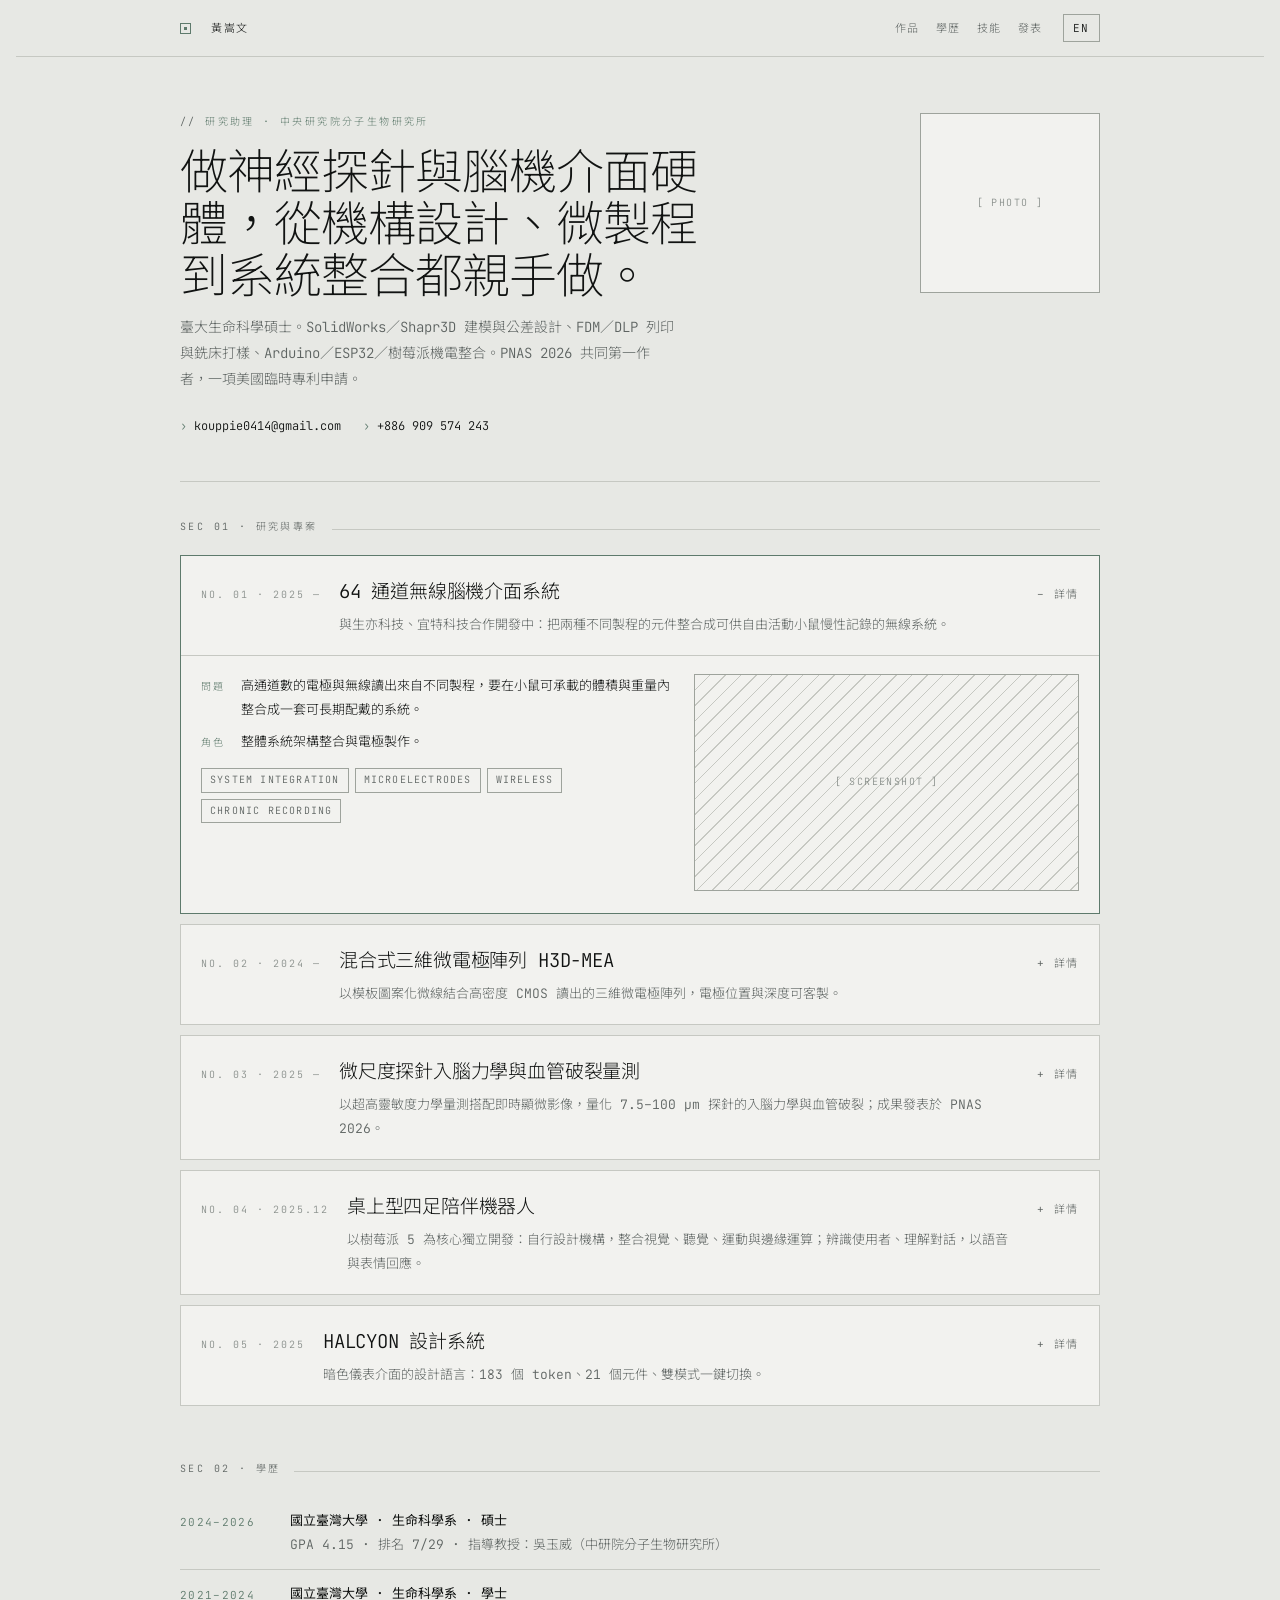
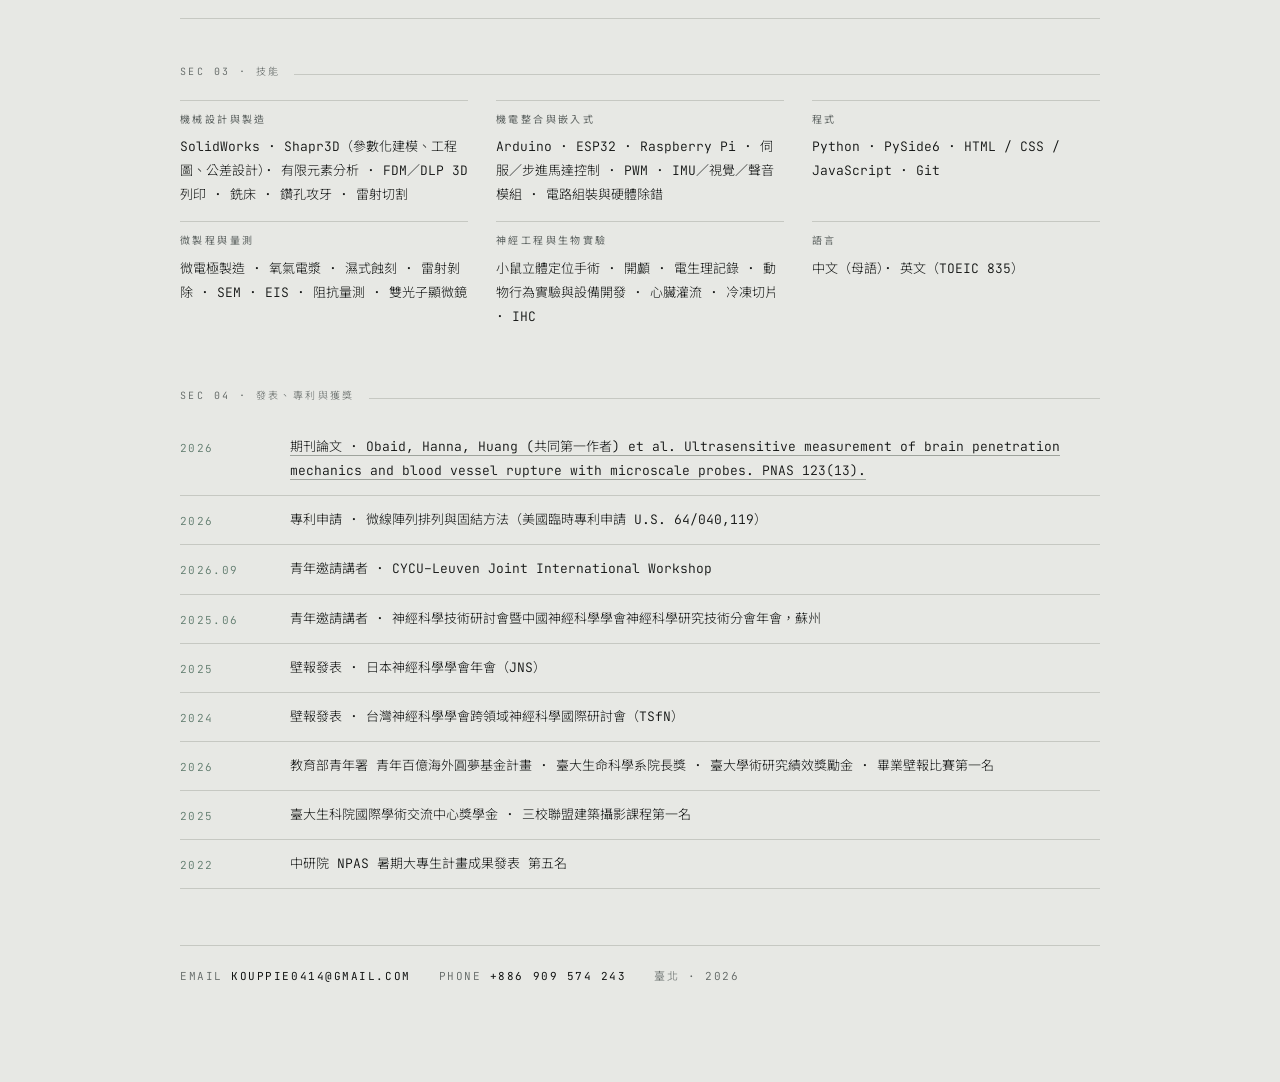
==== index.html @ 3ee94047 "Add resume site" ====
<!doctype html>
<html lang="zh-Hant">
<head>
<meta charset="utf-8">
<meta name="viewport" content="width=device-width, initial-scale=1, viewport-fit=cover">
<title>黃嵩文 · Resume</title>
<link rel="stylesheet" href="https://fonts.googleapis.com/css2?family=JetBrains+Mono:wght@200;300;400&family=Noto+Sans+TC:wght@300;400&display=swap">
<style>
/* ============================================================
   HALCYON · resume (lean)
   Layout: one column, max 920px. Sections separated by hairlines.
   One amber signal (dark) / sage (light). Everything square. No shadows.
   Edit content in the DATA block at the bottom; edit look here.
   ============================================================ */
:root{
  color-scheme:dark;
  --bg:#0D0F10; --plate:#101315; --line:#23282B; --strong:#31383C;
  --fg:#E9E7E2; --dim:#8C8F8C; --faint:#5A5E5D;
  --signal:#E3A72C; --signal-deep:#2A1F0C;
  --mono:"JetBrains Mono","Noto Sans TC",ui-monospace,Menlo,monospace;
  --max:920px;
}
@media (prefers-color-scheme: light){ :root:not([data-theme="dark"]){
  color-scheme:light;
  --bg:#E7E8E4; --plate:#F2F2EF; --line:#C6C8C2; --strong:#9EA39C;
  --fg:#111312; --dim:#5E6462; --faint:#8A908C;
  --signal:#5E7A6C; --signal-deep:#DDE4DF;
}}
:root[data-theme="light"]{
  color-scheme:light;
  --bg:#E7E8E4; --plate:#F2F2EF; --line:#C6C8C2; --strong:#9EA39C;
  --fg:#111312; --dim:#5E6462; --faint:#8A908C;
  --signal:#5E7A6C; --signal-deep:#DDE4DF;
}
*{box-sizing:border-box}
body{margin:0;background:var(--bg);color:var(--fg);font-family:var(--mono);font-weight:300;font-size:14px;line-height:1.85;
  padding-left:max(16px,env(safe-area-inset-left,0px));padding-right:max(16px,env(safe-area-inset-right,0px));padding-block:0 96px}
body::before{content:"";position:fixed;inset:0 0 auto;height:env(safe-area-inset-top,0px);z-index:10;background:var(--bg)}
a{color:inherit;text-decoration:none;border-bottom:1px solid var(--strong)}
a:hover{color:var(--signal);border-color:var(--signal)}
button{font:inherit;cursor:pointer;color:inherit;background:none;border:0;padding:0}
.wrap{max-width:var(--max);margin:0 auto}
.label{font-size:10px;letter-spacing:.24em;text-transform:uppercase;color:var(--dim)}
.sig{color:var(--signal)}

/* top bar */
.top{position:sticky;top:env(safe-area-inset-top,0px);z-index:9;background:var(--bg);border-bottom:1px solid var(--line)}
.top .wrap{display:flex;align-items:center;gap:20px;padding-block:14px;font-size:11px;letter-spacing:.14em;text-transform:uppercase}
.mark{width:11px;height:11px;border:1px solid var(--signal);position:relative;flex:none}
.mark::after{content:"";position:absolute;inset:3px;background:var(--signal)}
.top nav{display:flex;gap:16px;margin-left:auto;color:var(--dim)}
.top nav a{border:0}
.lang{border:1px solid var(--strong);padding:3px 9px;letter-spacing:.14em;font-size:11px}
.lang:hover{border-color:var(--signal);color:var(--signal)}
@media (max-width:640px){.top nav{display:none}}

/* hero */
.hero{display:grid;grid-template-columns:1fr 180px;gap:32px;align-items:start;padding-block:56px 44px;border-bottom:1px solid var(--line)}
.hero h1{font-size:clamp(30px,5vw,48px);font-weight:200;letter-spacing:-.02em;line-height:1.08;margin:14px 0 14px;text-wrap:balance}
.hero p{margin:0 0 22px;color:var(--dim);max-width:62ch}
.links{display:flex;flex-wrap:wrap;gap:8px 22px;font-size:12px}
.links a{border:0}
.links a::before{content:"› ";color:var(--signal)}
.photo{position:relative;width:100%;max-width:180px;aspect-ratio:1/1;border:1px solid var(--strong);background:var(--plate);overflow:hidden;display:grid;place-items:center;font-size:10px;letter-spacing:.14em;color:var(--faint)}
.photo img{width:100%;height:100%;object-fit:cover;filter:saturate(.75)}
.photo i{position:absolute;width:9px;height:9px;border:1px solid var(--signal)}
.photo i:nth-child(1){top:-5px;left:-5px;border-right:0;border-bottom:0}
.photo i:nth-child(2){top:-5px;right:-5px;border-left:0;border-bottom:0}
.photo i:nth-child(3){bottom:-5px;left:-5px;border-right:0;border-top:0}
.photo i:nth-child(4){bottom:-5px;right:-5px;border-left:0;border-top:0}
@media (max-width:640px){.hero{grid-template-columns:1fr}.photo{max-width:120px}}

/* sections */
section{padding-block:36px 8px}
.sec{display:flex;align-items:baseline;gap:14px;margin-bottom:18px}
.sec::after{content:"";flex:1;height:1px;background:var(--line)}

/* work */
.work{border:1px solid var(--line);background:var(--plate);margin-bottom:10px;min-width:0}
.work summary{list-style:none;cursor:pointer;display:grid;grid-template-columns:auto 1fr auto;gap:4px 18px;align-items:baseline;padding:18px 20px}
.work summary::-webkit-details-marker{display:none}
.work summary .no{font-size:10px;letter-spacing:.2em;color:var(--faint)}
.work summary h3{margin:0;font-size:19px;font-weight:300;letter-spacing:-.01em}
.work summary .sum{grid-column:2;margin:0;color:var(--dim);font-size:13px}
.work summary .tog{font-size:11px;letter-spacing:.14em;color:var(--dim);text-transform:uppercase;grid-row:1;grid-column:3}
.work summary .tog::before{content:"+ "}
.work[open]{border-color:var(--signal)}
.work[open] summary .tog::before{content:"– "}
.work:hover summary .tog{color:var(--signal)}
.work .body{display:grid;grid-template-columns:1.1fr .9fr;gap:22px;padding:4px 20px 22px;border-top:1px solid var(--line);margin-top:0}
.work .body dl{margin:14px 0 0;display:grid;grid-template-columns:auto 1fr;gap:8px 16px;font-size:13px}
.work .body dt{color:var(--signal);letter-spacing:.2em;font-size:10px;text-transform:uppercase;padding-top:4px}
.work .body dd{margin:0}
.work .body ul{margin:0;padding-left:1.1em}
.tags{display:flex;flex-wrap:wrap;gap:6px;margin-top:14px}
.tag{font-size:10px;letter-spacing:.12em;border:1px solid var(--strong);padding:2px 8px;color:var(--dim);text-transform:uppercase}
.shot{margin-top:14px;display:grid;gap:10px}
.shot img{width:100%;border:1px solid var(--strong);filter:saturate(.8)}
.shot .ph{aspect-ratio:16/9;border:1px solid var(--strong);background:repeating-linear-gradient(135deg,transparent 0 10px,var(--line) 10px 11px);display:grid;place-items:center;font-size:10px;letter-spacing:.14em;color:var(--faint)}
@media (max-width:640px){.work .body{grid-template-columns:1fr}.work summary{grid-template-columns:1fr auto}.work summary .no,.work summary h3,.work summary .sum{grid-column:1}.work summary .tog{grid-column:2}}

/* education / publications: rows */
.row{display:grid;grid-template-columns:96px 1fr;gap:14px;padding:12px 0;border-bottom:1px solid var(--line);font-size:13px}
.row .yr{color:var(--signal);letter-spacing:.12em;font-size:11px;padding-top:3px;font-variant-numeric:tabular-nums}
.row b{font-weight:400;display:block}
.row span{color:var(--dim)}

/* skills */
.skills{display:grid;grid-template-columns:repeat(3,1fr);gap:0 28px}
.skills div{padding:10px 0 14px;border-top:1px solid var(--line)}
.skills h4{margin:0 0 6px;font-weight:400}
.skills p{margin:0;font-size:13px;color:var(--fg)}
@media (max-width:640px){.skills{grid-template-columns:1fr}}

/* footer */
footer{margin-top:48px;padding-top:20px;border-top:1px solid var(--line);display:flex;flex-wrap:wrap;gap:10px 28px;font-size:11px;letter-spacing:.14em;text-transform:uppercase;color:var(--dim)}
footer b{font-weight:400;color:var(--fg)}
:focus-visible{outline:1px solid var(--signal);outline-offset:3px}
@media (prefers-reduced-motion:reduce){*{transition:none!important}}
</style>
</head>
<body>

<div class="top"><div class="wrap">
  <span class="mark"></span><span id="brand"></span>
  <nav id="nav"></nav>
  <button class="lang" id="langbtn" type="button">EN</button>
</div></div>

<main class="wrap">
  <header class="hero" id="hero"></header>
  <section id="work"></section>
  <section id="edu"></section>
  <section id="skills"></section>
  <section id="pub"></section>
  <footer id="foot"></footer>
</main>
<noscript><p style="padding:24px">This page needs JavaScript to render its content.</p></noscript>

<script>
/* ============================================================
   DATA — the only block you need to edit for content.
   Every text field is {zh:"…", en:"…"}. Leave en empty to reuse zh.
   Photo / screenshots: a filename next to this file, a URL, or a data: URI.
   Empty string = show a placeholder slot.
   ============================================================ */
const DATA = {
  name: { zh: "黃嵩文", en: "Song-Wen Huang" },
  role: { zh: "研究助理 · 中央研究院分子生物研究所", en: "Research Assistant · IMB, Academia Sinica" },
  headline: { zh: "做神經探針與腦機介面硬體，從機構設計、微製程到系統整合都親手做。",
              en: "Neural probes and brain–computer interface hardware, built end to end: mechanical design, microfabrication, system integration." },
  intro: { zh: "臺大生命科學碩士。SolidWorks／Shapr3D 建模與公差設計、FDM／DLP 列印與銑床打樣、Arduino／ESP32／樹莓派機電整合。PNAS 2026 共同第一作者，一項美國臨時專利申請。",
           en: "M.S. in Life Science, NTU. SolidWorks/Shapr3D modeling and tolerancing, FDM/DLP printing and milling, Arduino/ESP32/Raspberry Pi mechatronics. Co-first author in PNAS 2026; one U.S. provisional patent application." },
  photo: "",                                            // 例："photo.jpg"
  location: { zh: "臺北", en: "Taipei" },
  links: [                                              // 顯示在 hero 與 footer
    { label: "Email",  text: "kouppie0414@gmail.com", href: "mailto:kouppie0414@gmail.com" },
    { label: "Phone",  text: "+886 909 574 243",      href: "tel:+886909574243" },
    // { label: "GitHub", text: "github.com/…", href: "https://github.com/…" },   // 有連結再打開
  ],

  work: [
    {
      year: "2025 —",
      title: { zh: "64 通道無線腦機介面系統", en: "64-Channel Wireless Brain–Computer Interface" },
      summary: { zh: "與生亦科技、宜特科技合作開發中：把兩種不同製程的元件整合成可供自由活動小鼠慢性記錄的無線系統。",
                 en: "Ongoing collaboration with BioPro Scientific and iST: integrating two fabrication processes into one wireless system for chronic recording in freely moving mice." },
      problem: { zh: "高通道數的電極與無線讀出來自不同製程，要在小鼠可承載的體積與重量內整合成一套可長期配戴的系統。",
                 en: "High-channel-count electrodes and wireless readout come from different fabrication processes; they must fit a size and weight a mouse can carry for weeks." },
      role:    { zh: "整體系統架構整合與電極製作。", en: "Overall system architecture integration and electrode fabrication." },
      method:  { zh: [], en: [] },
      result:  { zh: "", en: "" },
      tags: ["System integration", "Microelectrodes", "Wireless", "Chronic recording"],
      links: [], shots: [""], open: true
    },
    {
      year: "2024 —",
      title: { zh: "混合式三維微電極陣列 H3D-MEA", en: "Hybrid 3D Microelectrode Array (H3D-MEA)" },
      summary: { zh: "以模板圖案化微線結合高密度 CMOS 讀出的三維微電極陣列，電極位置與深度可客製。",
                 en: "A 3D microelectrode array combining template-patterned microwires with high-density CMOS readout; electrode position and depth are customizable." },
      problem: { zh: "平面 CMOS 陣列密度高但只能記錄表層；要把微線依預設高度差排列並固結，才能同時取得深度與密度。",
                 en: "Planar CMOS arrays are dense but surface-bound; microwires must be arranged and fixed at preset height offsets to get depth and density at once." },
      role:    { zh: "由國科會大專生研究計畫與學士論文延伸，碩士論文主題。", en: "Extended from an NSTC undergraduate project and B.S. thesis into the master's thesis." },
      method:  { zh: ["模板圖案化微線，驗證能依預設高度差排列", "植入小鼠初級運動皮質（M1）記錄局部場電位", "以尖峰排序辨識單一神經元活動"],
                 en: ["Template-patterned microwires, verified to align at preset height offsets", "Implanted in mouse M1 to record local field potentials", "Single units identified by spike sorting"] },
      result:  { zh: "微線陣列排列與固結方法已提出美國臨時專利申請（U.S. 64/040,119）。",
                 en: "The microwire arrangement and fixation method is filed as U.S. provisional patent application 64/040,119." },
      tags: ["Microfabrication", "CMOS", "Electrophysiology", "Patent"],
      links: [], shots: [""], open: false
    },
    {
      year: "2025 —",
      title: { zh: "微尺度探針入腦力學與血管破裂量測", en: "Brain Penetration Mechanics of Microscale Probes" },
      summary: { zh: "以超高靈敏度力學量測搭配即時顯微影像，量化 7.5–100 µm 探針的入腦力學與血管破裂；成果發表於 PNAS 2026。",
                 en: "Ultra-sensitive force measurement with real-time microscopy to quantify insertion mechanics and vessel rupture for 7.5–100 µm probes; published in PNAS 2026." },
      problem: { zh: "微尺度探針如何穿過腦膜與血管，過去幾乎沒有定量資料，無法在探針尺寸、剛性與組織損傷之間取捨。",
                 en: "How microscale probes pass the pia and vessels was barely quantified, so probe size, stiffness and tissue damage could not be traded off." },
      role:    { zh: "共同第一作者；與史丹佛大學團隊合作。", en: "Co-first author; collaboration with Stanford University." },
      method:  { zh: [], en: [] },
      result:  { zh: "小於約 25 µm 的探針可推開血管而不撕裂，植入時無可見出血。",
                 en: "Probes below ~25 µm displace vessels instead of tearing them, inserting without visible bleeding." },
      tags: ["Mechanics", "Two-photon imaging", "PNAS 2026"],
      links: [ { text: "PNAS", href: "https://doi.org/10.1073/pnas.2529147123" } ],
      shots: [], open: false
    },
    {
      year: "2025.12",
      title: { zh: "桌上型四足陪伴機器人", en: "Desktop Quadruped Companion Robot" },
      summary: { zh: "以樹莓派 5 為核心獨立開發：自行設計機構，整合視覺、聽覺、運動與邊緣運算；辨識使用者、理解對話，以語音與表情回應。",
                 en: "Built solo on a Raspberry Pi 5: own mechanical design, integrating vision, audio, locomotion and on-device computing; recognises users, understands conversation, answers with voice and expressions." },
      problem: { zh: "語言模型隔一段時間就分不出「使用者給的」和「自己生成的」，記憶會互相汙染。",
                 en: "Over time an LLM cannot tell what the user said from what it generated; memories contaminate each other." },
      role:    { zh: "獨立設計與開發：機構、電控、系統架構、記憶流程、網頁主控台。", en: "Solo design and build: mechanics, electronics, architecture, memory pipeline, web console." },
      method:  { zh: ["來源在寫入當下由程式判定，不交給模型事後猜", "兩個軸（流向、類型）加連結來組織記憶", "矛盾不覆蓋，排程成一個要問你的問題"],
                 en: ["Provenance is set by code at write time, never guessed later", "Memories organised on two axes plus links", "Contradictions are never overwritten; they become scheduled questions"] },
      result:  { zh: "每條記憶可追溯、信心可驗證；透過網頁主控台即時監看與操作。",
                 en: "Every memory is traceable and its confidence verifiable; monitored and driven in real time from a web dashboard." },
      tags: ["Raspberry Pi 5", "Mechanical design", "Servo control", "Python", "LLM", "Face / Voice ID"],
      links: [ { text: "GitHub", href: "" } ],          // href 空＝不顯示
      shots: [""],                                      // 例：["sw01-console.png"]
      open: false
    },
    {
      year: "2025",
      title: { zh: "HALCYON 設計系統", en: "HALCYON Design System" },
      summary: { zh: "暗色儀表介面的設計語言：183 個 token、21 個元件、雙模式一鍵切換。",
                 en: "A design language for dark instrument UIs: 183 tokens, 21 components, one-attribute mode switch." },
      problem: { zh: "", en: "" }, role: { zh: "", en: "" }, method: { zh: [], en: [] }, result: { zh: "", en: "" },
      tags: ["Design tokens", "React", "CSS"], links: [], shots: [], open: false
    }
  ],

  education: [
    { year: "2024–2026", school: { zh: "國立臺灣大學 · 生命科學系", en: "National Taiwan University · Life Science" }, degree: { zh: "碩士", en: "M.S." }, note: { zh: "GPA 4.15 · 排名 7/29 · 指導教授：吳玉威（中研院分子生物研究所）", en: "GPA 4.15 · Rank 7/29 · Advisor: Prof. Yu-Wei Wu (IMB, Academia Sinica)" } },
    { year: "2021–2024", school: { zh: "國立臺灣大學 · 生命科學系", en: "National Taiwan University · Life Science" }, degree: { zh: "學士", en: "B.S." }, note: { zh: "", en: "" } },
  ],

  skills: [
    { group: { zh: "機械設計與製造", en: "Mechanical design & fabrication" },
      items: { zh: "SolidWorks · Shapr3D（參數化建模、工程圖、公差設計）· 有限元素分析 · FDM／DLP 3D 列印 · 銑床 · 鑽孔攻牙 · 雷射切割",
               en: "SolidWorks · Shapr3D (parametric modeling, drawings, tolerancing) · FEA · FDM/DLP 3D printing · milling · drilling & tapping · laser cutting" } },
    { group: { zh: "機電整合與嵌入式", en: "Mechatronics & embedded" },
      items: { zh: "Arduino · ESP32 · Raspberry Pi · 伺服／步進馬達控制 · PWM · IMU／視覺／聲音模組 · 電路組裝與硬體除錯",
               en: "Arduino · ESP32 · Raspberry Pi · servo/stepper control · PWM · IMU/vision/audio modules · circuit assembly & hardware debugging" } },
    { group: { zh: "程式", en: "Code" },
      items: "Python · PySide6 · HTML / CSS / JavaScript · Git" },
    { group: { zh: "微製程與量測", en: "Microfabrication & characterization" },
      items: { zh: "微電極製造 · 氧氣電漿 · 濕式蝕刻 · 雷射剝除 · SEM · EIS · 阻抗量測 · 雙光子顯微鏡",
               en: "Microelectrode fabrication · oxygen plasma · wet etching · laser ablation · SEM · EIS · impedance testing · two-photon microscopy" } },
    { group: { zh: "神經工程與生物實驗", en: "Neuroengineering & biology" },
      items: { zh: "小鼠立體定位手術 · 開顱 · 電生理記錄 · 動物行為實驗與設備開發 · 心臟灌流 · 冷凍切片 · IHC",
               en: "Stereotaxic surgery · craniotomy · electrophysiology · behavioral experiments & apparatus · cardiac perfusion · cryosectioning · IHC" } },
    { group: { zh: "語言", en: "Languages" }, items: { zh: "中文（母語）· 英文（TOEIC 835）", en: "Mandarin (native) · English (TOEIC 835)" } },
  ],

  publications: [
    { year: "2026", text: { zh: "期刊論文 · Obaid, Hanna, Huang (共同第一作者) et al. Ultrasensitive measurement of brain penetration mechanics and blood vessel rupture with microscale probes. PNAS 123(13).",
                            en: "Journal article · Obaid, Hanna, Huang (co-first author) et al. Ultrasensitive measurement of brain penetration mechanics and blood vessel rupture with microscale probes. PNAS 123(13)." },
      href: "https://doi.org/10.1073/pnas.2529147123" },
    { year: "2026", text: { zh: "專利申請 · 微線陣列排列與固結方法（美國臨時專利申請 U.S. 64/040,119）",
                            en: "Patent · Methods for Producing Patterned Microwire Arrays and Uses Thereof (U.S. Provisional Application No. 64/040,119)" }, href: "" },
    { year: "2026.09", text: { zh: "青年邀請講者 · CYCU–Leuven Joint International Workshop", en: "Invited young speaker · CYCU–Leuven Joint International Workshop" }, href: "" },
    { year: "2025.06", text: { zh: "青年邀請講者 · 神經科學技術研討會暨中國神經科學學會神經科學研究技術分會年會，蘇州", en: "Invited young speaker · Neuroscience Technology Symposium, Chinese Neuroscience Society, Suzhou" }, href: "" },
    { year: "2025", text: { zh: "壁報發表 · 日本神經科學學會年會（JNS）", en: "Poster · Japan Neuroscience Society Annual Meeting (JNS)" }, href: "" },
    { year: "2024", text: { zh: "壁報發表 · 台灣神經科學學會跨領域神經科學國際研討會（TSfN）", en: "Poster · TSfN Interdisciplinary Neuroscience International Conference" }, href: "" },
    { year: "2026", text: { zh: "教育部青年署 青年百億海外圓夢基金計畫 · 臺大生命科學系院長獎 · 臺大學術研究績效獎勵金 · 畢業壁報比賽第一名",
                            en: "Taiwan Global Pathfinders Initiative (Youth Development Administration, MOE) · NTU Life Science Dean's Award · NTU Academic Research Excellence Award · Graduation Poster Competition, 1st place" }, href: "" },
    { year: "2025", text: { zh: "臺大生科院國際學術交流中心獎學金 · 三校聯盟建築攝影課程第一名",
                            en: "NTU College of Life Science International Academic Exchange Scholarship · Tri-University Alliance Architectural Photography Course, 1st place" }, href: "" },
    { year: "2022", text: { zh: "中研院 NPAS 暑期大專生計畫成果發表 第五名", en: "Academia Sinica NPAS Summer Undergraduate Research Program, 5th place" }, href: "" },
  ],

  ui: {
    nav:  [ { id: "work", zh: "作品", en: "Work" }, { id: "edu", zh: "學歷", en: "Education" }, { id: "skills", zh: "技能", en: "Skills" }, { id: "pub", zh: "發表", en: "Publications" } ],
    sec:  { work: { zh: "研究與專案", en: "Research & projects" }, edu: { zh: "學歷", en: "Education" }, skills: { zh: "技能", en: "Skills" }, pub: { zh: "發表、專利與獲獎", en: "Publications, patents & awards" } },
    dl:   { problem: { zh: "問題", en: "Problem" }, role: { zh: "角色", en: "Role" }, method: { zh: "做法", en: "Method" }, result: { zh: "成果", en: "Result" } },
    tog:  { zh: "詳情", en: "Details" }, photo: "[ PHOTO ]", shot: "[ SCREENSHOT ]"
  }
};

/* ============================================================ render ============================================================ */
(function(){
  let lang = "zh";
  try { lang = localStorage.getItem("lang") || "zh"; } catch(e){}
  const t = v => (v == null) ? "" : (typeof v === "string" ? v : (v[lang] || v.zh || ""));
  const esc = s => String(s).replace(/[&<>"]/g, c => ({"&":"&amp;","<":"&lt;",">":"&gt;",'"':"&quot;"}[c]));
  const img = (src, ph) => src ? `<img src="${esc(src)}" alt="">` : `<div class="ph">${ph}</div>`;
  const $ = id => document.getElementById(id);

  function render(){
    const d = DATA, u = d.ui;
    document.documentElement.lang = lang === "en" ? "en" : "zh-Hant";
    $("brand").textContent = t(d.name);
    $("langbtn").textContent = lang === "en" ? "中" : "EN";
    $("nav").innerHTML = u.nav.map(n => `<a href="#${n.id}">${esc(t(n))}</a>`).join("");

    $("hero").innerHTML = `
      <div>
        <div class="label">// <span class="sig">${esc(t(d.role))}</span></div>
        <h1>${esc(t(d.headline))}</h1>
        <p>${esc(t(d.intro))}</p>
        <div class="links">${d.links.map(l => `<a href="${esc(l.href)}">${esc(l.text)}</a>`).join("")}</div>
      </div>
      <div class="photo"><i></i><i></i><i></i><i></i>${d.photo ? `<img src="${esc(d.photo)}" alt="${esc(t(d.name))}">` : u.photo}</div>`;

    $("work").innerHTML = `<div class="sec"><span class="label">SEC 01 · ${esc(t(u.sec.work))}</span></div>` +
      d.work.map((w, i) => {
        const dl = ["problem","role","method","result"].map(k => {
          const v = t(w[k]); if (!v || (Array.isArray(v) && !v.length)) return "";
          const body = Array.isArray(v) ? `<ul>${v.map(x => `<li>${esc(x)}</li>`).join("")}</ul>` : esc(v);
          return `<dt>${esc(t(u.dl[k]))}</dt><dd>${body}</dd>`;
        }).join("");
        const links = (w.links||[]).filter(l => l.href).map(l => `<a href="${esc(l.href)}">${esc(l.text)}</a>`).join(" · ");
        const shots = (w.shots||[]).map(s => img(s, u.shot)).join("");
        return `<details class="work"${w.open ? " open" : ""}>
          <summary><span class="no">NO. ${String(i+1).padStart(2,"0")} · ${esc(w.year)}</span><h3>${esc(t(w.title))}</h3><span class="tog">${esc(t(u.tog))}</span><p class="sum">${esc(t(w.summary))}</p></summary>
          <div class="body">
            <div>${dl ? `<dl>${dl}</dl>` : ""}<div class="tags">${w.tags.map(x => `<span class="tag">${esc(x)}</span>`).join("")}</div>${links ? `<p style="margin:14px 0 0;font-size:12px">${links}</p>` : ""}</div>
            <div>${shots ? `<div class="shot">${shots}</div>` : ""}</div>
          </div></details>`;
      }).join("");

    $("edu").innerHTML = `<div class="sec"><span class="label">SEC 02 · ${esc(t(u.sec.edu))}</span></div>` +
      d.education.map(e => `<div class="row"><span class="yr">${esc(e.year)}</span><div><b>${esc(t(e.school))} · ${esc(t(e.degree))}</b>${t(e.note) ? `<span>${esc(t(e.note))}</span>` : ""}</div></div>`).join("");

    $("skills").innerHTML = `<div class="sec"><span class="label">SEC 03 · ${esc(t(u.sec.skills))}</span></div><div class="skills">` +
      d.skills.map(s => `<div><h4 class="label">${esc(t(s.group))}</h4><p>${esc(t(s.items))}</p></div>`).join("") + `</div>`;

    $("pub").innerHTML = `<div class="sec"><span class="label">SEC 04 · ${esc(t(u.sec.pub))}</span></div>` +
      d.publications.map(p => `<div class="row"><span class="yr">${esc(p.year)}</span><div>${p.href ? `<a href="${esc(p.href)}">${esc(t(p.text))}</a>` : esc(t(p.text))}</div></div>`).join("");

    $("foot").innerHTML = d.links.map(l => `<span>${esc(l.label)} <b>${esc(l.text)}</b></span>`).join("") + `<span>${esc(t(d.location))} · ${new Date().getFullYear()}</span>`;
  }

  $("langbtn").addEventListener("click", () => {
    lang = lang === "en" ? "zh" : "en";
    try { localStorage.setItem("lang", lang); } catch(e){}
    render();
  });
  render();
})();
</script>
</body>
</html>
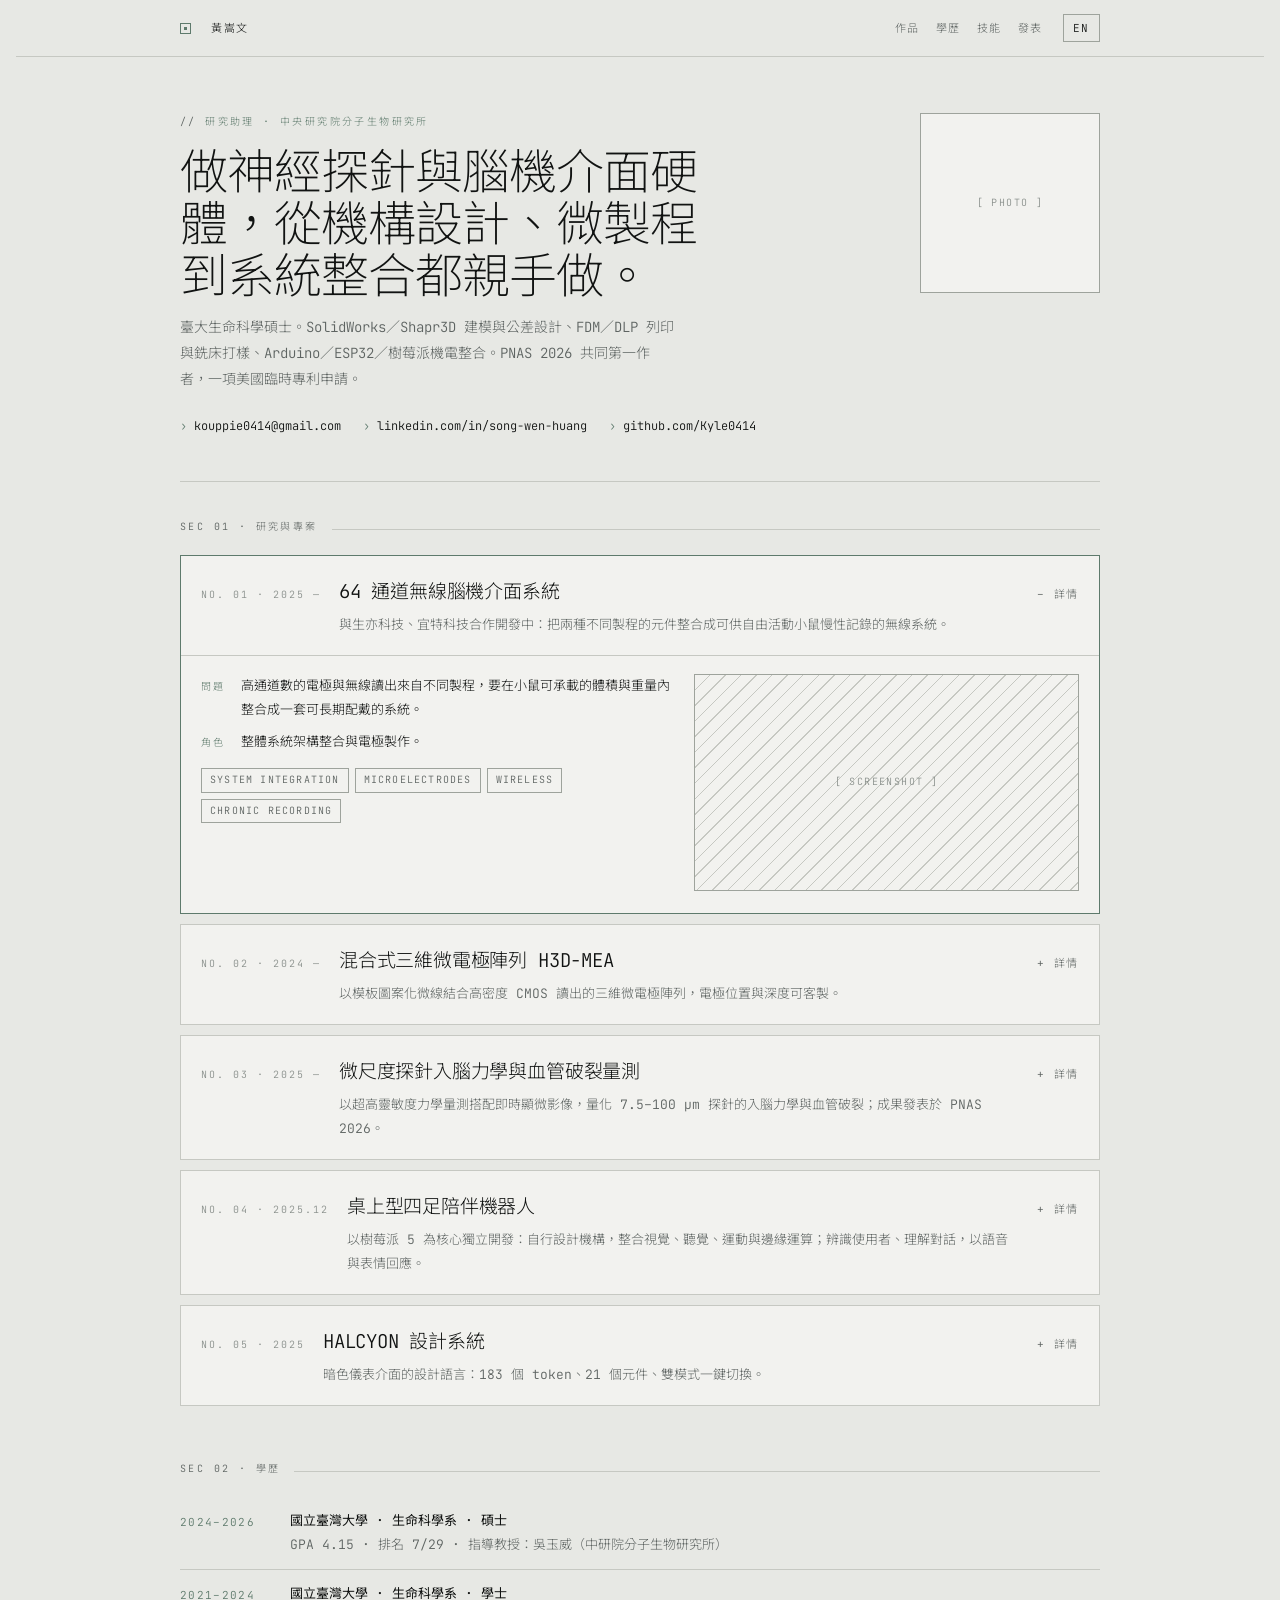
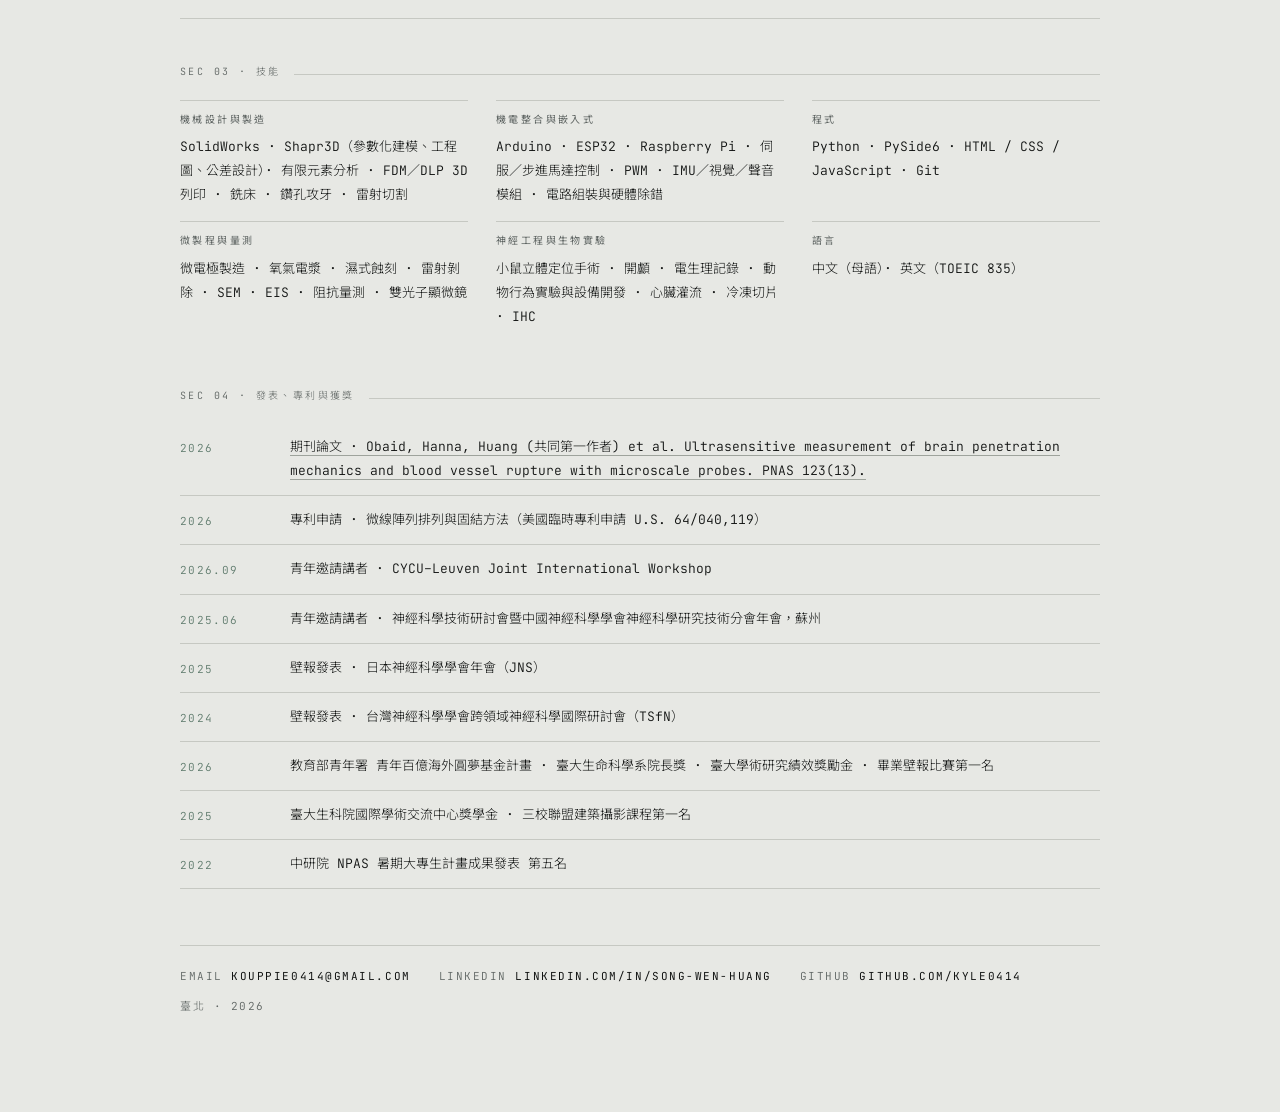
==== commit 7714fb2a: "Add Behance link" ====
--- a/index.html
+++ b/index.html
@@ -154,9 +154,9 @@
   photo: "",                                            // 例："photo.jpg"
   location: { zh: "臺北", en: "Taipei" },
   links: [                                              // 顯示在 hero 與 footer
-    { label: "Email",  text: "kouppie0414@gmail.com", href: "mailto:kouppie0414@gmail.com" },
-    { label: "Phone",  text: "+886 909 574 243",      href: "tel:+886909574243" },
-    // { label: "GitHub", text: "github.com/…", href: "https://github.com/…" },   // 有連結再打開
+    { label: "Email",    text: "kouppie0414@gmail.com",            href: "mailto:kouppie0414@gmail.com" },
+    { label: "LinkedIn", text: "linkedin.com/in/song-wen-huang",   href: "https://www.linkedin.com/in/song-wen-huang-a54677379" },
+    { label: "GitHub",   text: "github.com/Kyle0414",              href: "https://github.com/Kyle0414" },
   ],
 
   work: [
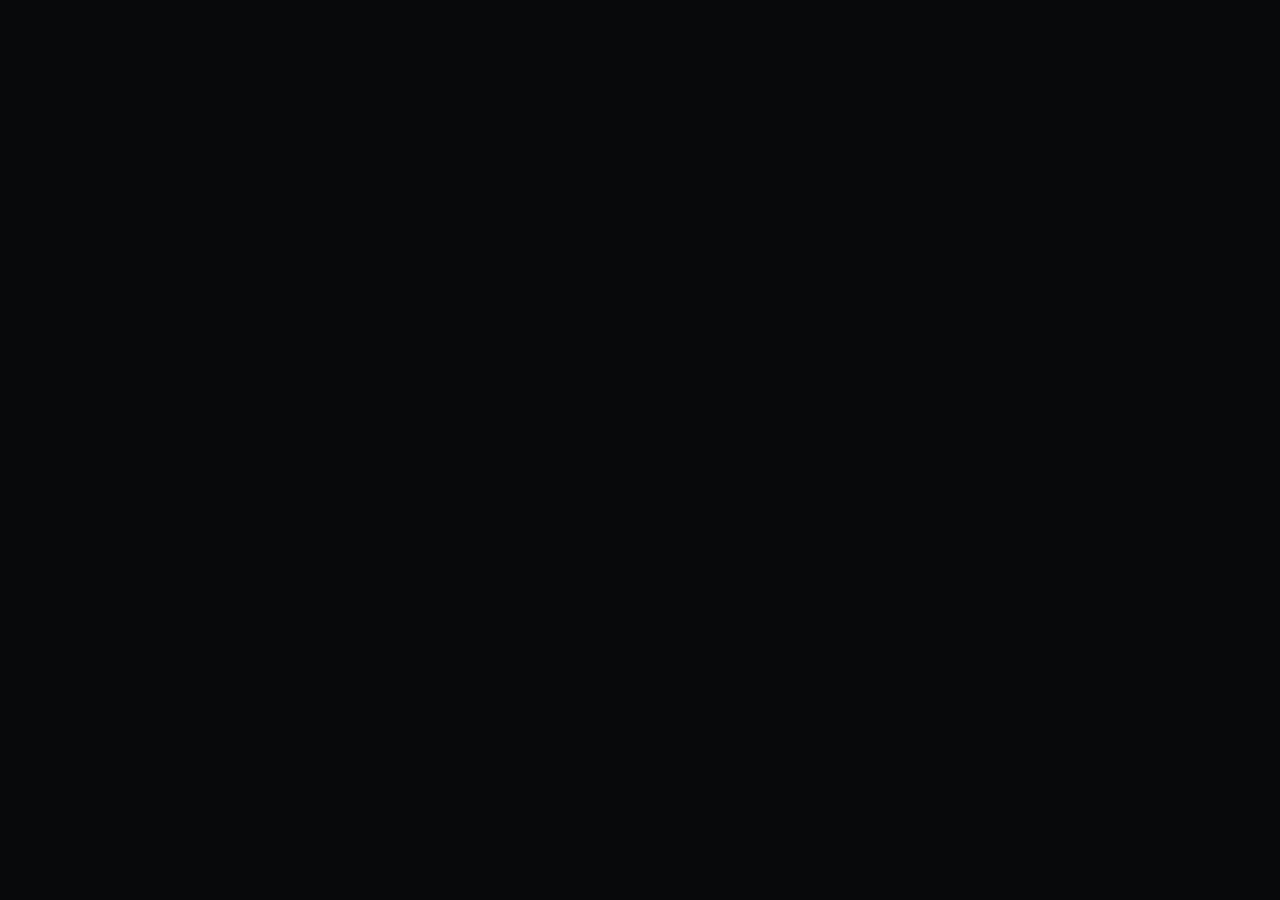
==== commit d80f4474: "Root redirects to /Resume/, keep old one-page resume" ====
--- a/index.html
+++ b/index.html
@@ -1,344 +1,14 @@
-<!doctype html>
+<!DOCTYPE html>
 <html lang="zh-Hant">
 <head>
 <meta charset="utf-8">
-<meta name="viewport" content="width=device-width, initial-scale=1, viewport-fit=cover">
-<title>黃嵩文 · Resume</title>
-<link rel="stylesheet" href="https://fonts.googleapis.com/css2?family=JetBrains+Mono:wght@200;300;400&family=Noto+Sans+TC:wght@300;400&display=swap">
-<style>
-/* ============================================================
-   HALCYON · resume (lean)
-   Layout: one column, max 920px. Sections separated by hairlines.
-   One amber signal (dark) / sage (light). Everything square. No shadows.
-   Edit content in the DATA block at the bottom; edit look here.
-   ============================================================ */
-:root{
-  color-scheme:dark;
-  --bg:#0D0F10; --plate:#101315; --line:#23282B; --strong:#31383C;
-  --fg:#E9E7E2; --dim:#8C8F8C; --faint:#5A5E5D;
-  --signal:#E3A72C; --signal-deep:#2A1F0C;
-  --mono:"JetBrains Mono","Noto Sans TC",ui-monospace,Menlo,monospace;
-  --max:920px;
-}
-@media (prefers-color-scheme: light){ :root:not([data-theme="dark"]){
-  color-scheme:light;
-  --bg:#E7E8E4; --plate:#F2F2EF; --line:#C6C8C2; --strong:#9EA39C;
-  --fg:#111312; --dim:#5E6462; --faint:#8A908C;
-  --signal:#5E7A6C; --signal-deep:#DDE4DF;
-}}
-:root[data-theme="light"]{
-  color-scheme:light;
-  --bg:#E7E8E4; --plate:#F2F2EF; --line:#C6C8C2; --strong:#9EA39C;
-  --fg:#111312; --dim:#5E6462; --faint:#8A908C;
-  --signal:#5E7A6C; --signal-deep:#DDE4DF;
-}
-*{box-sizing:border-box}
-body{margin:0;background:var(--bg);color:var(--fg);font-family:var(--mono);font-weight:300;font-size:14px;line-height:1.85;
-  padding-left:max(16px,env(safe-area-inset-left,0px));padding-right:max(16px,env(safe-area-inset-right,0px));padding-block:0 96px}
-body::before{content:"";position:fixed;inset:0 0 auto;height:env(safe-area-inset-top,0px);z-index:10;background:var(--bg)}
-a{color:inherit;text-decoration:none;border-bottom:1px solid var(--strong)}
-a:hover{color:var(--signal);border-color:var(--signal)}
-button{font:inherit;cursor:pointer;color:inherit;background:none;border:0;padding:0}
-.wrap{max-width:var(--max);margin:0 auto}
-.label{font-size:10px;letter-spacing:.24em;text-transform:uppercase;color:var(--dim)}
-.sig{color:var(--signal)}
-
-/* top bar */
-.top{position:sticky;top:env(safe-area-inset-top,0px);z-index:9;background:var(--bg);border-bottom:1px solid var(--line)}
-.top .wrap{display:flex;align-items:center;gap:20px;padding-block:14px;font-size:11px;letter-spacing:.14em;text-transform:uppercase}
-.mark{width:11px;height:11px;border:1px solid var(--signal);position:relative;flex:none}
-.mark::after{content:"";position:absolute;inset:3px;background:var(--signal)}
-.top nav{display:flex;gap:16px;margin-left:auto;color:var(--dim)}
-.top nav a{border:0}
-.lang{border:1px solid var(--strong);padding:3px 9px;letter-spacing:.14em;font-size:11px}
-.lang:hover{border-color:var(--signal);color:var(--signal)}
-@media (max-width:640px){.top nav{display:none}}
-
-/* hero */
-.hero{display:grid;grid-template-columns:1fr 180px;gap:32px;align-items:start;padding-block:56px 44px;border-bottom:1px solid var(--line)}
-.hero h1{font-size:clamp(30px,5vw,48px);font-weight:200;letter-spacing:-.02em;line-height:1.08;margin:14px 0 14px;text-wrap:balance}
-.hero p{margin:0 0 22px;color:var(--dim);max-width:62ch}
-.links{display:flex;flex-wrap:wrap;gap:8px 22px;font-size:12px}
-.links a{border:0}
-.links a::before{content:"› ";color:var(--signal)}
-.photo{position:relative;width:100%;max-width:180px;aspect-ratio:1/1;border:1px solid var(--strong);background:var(--plate);overflow:hidden;display:grid;place-items:center;font-size:10px;letter-spacing:.14em;color:var(--faint)}
-.photo img{width:100%;height:100%;object-fit:cover;filter:saturate(.75)}
-.photo i{position:absolute;width:9px;height:9px;border:1px solid var(--signal)}
-.photo i:nth-child(1){top:-5px;left:-5px;border-right:0;border-bottom:0}
-.photo i:nth-child(2){top:-5px;right:-5px;border-left:0;border-bottom:0}
-.photo i:nth-child(3){bottom:-5px;left:-5px;border-right:0;border-top:0}
-.photo i:nth-child(4){bottom:-5px;right:-5px;border-left:0;border-top:0}
-@media (max-width:640px){.hero{grid-template-columns:1fr}.photo{max-width:120px}}
-
-/* sections */
-section{padding-block:36px 8px}
-.sec{display:flex;align-items:baseline;gap:14px;margin-bottom:18px}
-.sec::after{content:"";flex:1;height:1px;background:var(--line)}
-
-/* work */
-.work{border:1px solid var(--line);background:var(--plate);margin-bottom:10px;min-width:0}
-.work summary{list-style:none;cursor:pointer;display:grid;grid-template-columns:auto 1fr auto;gap:4px 18px;align-items:baseline;padding:18px 20px}
-.work summary::-webkit-details-marker{display:none}
-.work summary .no{font-size:10px;letter-spacing:.2em;color:var(--faint)}
-.work summary h3{margin:0;font-size:19px;font-weight:300;letter-spacing:-.01em}
-.work summary .sum{grid-column:2;margin:0;color:var(--dim);font-size:13px}
-.work summary .tog{font-size:11px;letter-spacing:.14em;color:var(--dim);text-transform:uppercase;grid-row:1;grid-column:3}
-.work summary .tog::before{content:"+ "}
-.work[open]{border-color:var(--signal)}
-.work[open] summary .tog::before{content:"– "}
-.work:hover summary .tog{color:var(--signal)}
-.work .body{display:grid;grid-template-columns:1.1fr .9fr;gap:22px;padding:4px 20px 22px;border-top:1px solid var(--line);margin-top:0}
-.work .body dl{margin:14px 0 0;display:grid;grid-template-columns:auto 1fr;gap:8px 16px;font-size:13px}
-.work .body dt{color:var(--signal);letter-spacing:.2em;font-size:10px;text-transform:uppercase;padding-top:4px}
-.work .body dd{margin:0}
-.work .body ul{margin:0;padding-left:1.1em}
-.tags{display:flex;flex-wrap:wrap;gap:6px;margin-top:14px}
-.tag{font-size:10px;letter-spacing:.12em;border:1px solid var(--strong);padding:2px 8px;color:var(--dim);text-transform:uppercase}
-.shot{margin-top:14px;display:grid;gap:10px}
-.shot img{width:100%;border:1px solid var(--strong);filter:saturate(.8)}
-.shot .ph{aspect-ratio:16/9;border:1px solid var(--strong);background:repeating-linear-gradient(135deg,transparent 0 10px,var(--line) 10px 11px);display:grid;place-items:center;font-size:10px;letter-spacing:.14em;color:var(--faint)}
-@media (max-width:640px){.work .body{grid-template-columns:1fr}.work summary{grid-template-columns:1fr auto}.work summary .no,.work summary h3,.work summary .sum{grid-column:1}.work summary .tog{grid-column:2}}
-
-/* education / publications: rows */
-.row{display:grid;grid-template-columns:96px 1fr;gap:14px;padding:12px 0;border-bottom:1px solid var(--line);font-size:13px}
-.row .yr{color:var(--signal);letter-spacing:.12em;font-size:11px;padding-top:3px;font-variant-numeric:tabular-nums}
-.row b{font-weight:400;display:block}
-.row span{color:var(--dim)}
-
-/* skills */
-.skills{display:grid;grid-template-columns:repeat(3,1fr);gap:0 28px}
-.skills div{padding:10px 0 14px;border-top:1px solid var(--line)}
-.skills h4{margin:0 0 6px;font-weight:400}
-.skills p{margin:0;font-size:13px;color:var(--fg)}
-@media (max-width:640px){.skills{grid-template-columns:1fr}}
-
-/* footer */
-footer{margin-top:48px;padding-top:20px;border-top:1px solid var(--line);display:flex;flex-wrap:wrap;gap:10px 28px;font-size:11px;letter-spacing:.14em;text-transform:uppercase;color:var(--dim)}
-footer b{font-weight:400;color:var(--fg)}
-:focus-visible{outline:1px solid var(--signal);outline-offset:3px}
-@media (prefers-reduced-motion:reduce){*{transition:none!important}}
-</style>
+<meta name="viewport" content="width=device-width, initial-scale=1">
+<title>黃嵩文 · Songwen Huang</title>
+<meta http-equiv="refresh" content="0; url=./Resume/">
+<link rel="canonical" href="https://kyle0414.github.io/Resume/">
+<script>location.replace("./Resume/" + location.search + location.hash);</script>
 </head>
 <body>
-
-<div class="top"><div class="wrap">
-  <span class="mark"></span><span id="brand"></span>
-  <nav id="nav"></nav>
-  <button class="lang" id="langbtn" type="button">EN</button>
-</div></div>
-
-<main class="wrap">
-  <header class="hero" id="hero"></header>
-  <section id="work"></section>
-  <section id="edu"></section>
-  <section id="skills"></section>
-  <section id="pub"></section>
-  <footer id="foot"></footer>
-</main>
-<noscript><p style="padding:24px">This page needs JavaScript to render its content.</p></noscript>
-
-<script>
-/* ============================================================
-   DATA — the only block you need to edit for content.
-   Every text field is {zh:"…", en:"…"}. Leave en empty to reuse zh.
-   Photo / screenshots: a filename next to this file, a URL, or a data: URI.
-   Empty string = show a placeholder slot.
-   ============================================================ */
-const DATA = {
-  name: { zh: "黃嵩文", en: "Song-Wen Huang" },
-  role: { zh: "研究助理 · 中央研究院分子生物研究所", en: "Research Assistant · IMB, Academia Sinica" },
-  headline: { zh: "做神經探針與腦機介面硬體，從機構設計、微製程到系統整合都親手做。",
-              en: "Neural probes and brain–computer interface hardware, built end to end: mechanical design, microfabrication, system integration." },
-  intro: { zh: "臺大生命科學碩士。SolidWorks／Shapr3D 建模與公差設計、FDM／DLP 列印與銑床打樣、Arduino／ESP32／樹莓派機電整合。PNAS 2026 共同第一作者，一項美國臨時專利申請。",
-           en: "M.S. in Life Science, NTU. SolidWorks/Shapr3D modeling and tolerancing, FDM/DLP printing and milling, Arduino/ESP32/Raspberry Pi mechatronics. Co-first author in PNAS 2026; one U.S. provisional patent application." },
-  photo: "",                                            // 例："photo.jpg"
-  location: { zh: "臺北", en: "Taipei" },
-  links: [                                              // 顯示在 hero 與 footer
-    { label: "Email",    text: "kouppie0414@gmail.com",            href: "mailto:kouppie0414@gmail.com" },
-    { label: "LinkedIn", text: "linkedin.com/in/song-wen-huang",   href: "https://www.linkedin.com/in/song-wen-huang-a54677379" },
-    { label: "GitHub",   text: "github.com/Kyle0414",              href: "https://github.com/Kyle0414" },
-  ],
-
-  work: [
-    {
-      year: "2025 —",
-      title: { zh: "64 通道無線腦機介面系統", en: "64-Channel Wireless Brain–Computer Interface" },
-      summary: { zh: "與生亦科技、宜特科技合作開發中：把兩種不同製程的元件整合成可供自由活動小鼠慢性記錄的無線系統。",
-                 en: "Ongoing collaboration with BioPro Scientific and iST: integrating two fabrication processes into one wireless system for chronic recording in freely moving mice." },
-      problem: { zh: "高通道數的電極與無線讀出來自不同製程，要在小鼠可承載的體積與重量內整合成一套可長期配戴的系統。",
-                 en: "High-channel-count electrodes and wireless readout come from different fabrication processes; they must fit a size and weight a mouse can carry for weeks." },
-      role:    { zh: "整體系統架構整合與電極製作。", en: "Overall system architecture integration and electrode fabrication." },
-      method:  { zh: [], en: [] },
-      result:  { zh: "", en: "" },
-      tags: ["System integration", "Microelectrodes", "Wireless", "Chronic recording"],
-      links: [], shots: [""], open: true
-    },
-    {
-      year: "2024 —",
-      title: { zh: "混合式三維微電極陣列 H3D-MEA", en: "Hybrid 3D Microelectrode Array (H3D-MEA)" },
-      summary: { zh: "以模板圖案化微線結合高密度 CMOS 讀出的三維微電極陣列，電極位置與深度可客製。",
-                 en: "A 3D microelectrode array combining template-patterned microwires with high-density CMOS readout; electrode position and depth are customizable." },
-      problem: { zh: "平面 CMOS 陣列密度高但只能記錄表層；要把微線依預設高度差排列並固結，才能同時取得深度與密度。",
-                 en: "Planar CMOS arrays are dense but surface-bound; microwires must be arranged and fixed at preset height offsets to get depth and density at once." },
-      role:    { zh: "由國科會大專生研究計畫與學士論文延伸，碩士論文主題。", en: "Extended from an NSTC undergraduate project and B.S. thesis into the master's thesis." },
-      method:  { zh: ["模板圖案化微線，驗證能依預設高度差排列", "植入小鼠初級運動皮質（M1）記錄局部場電位", "以尖峰排序辨識單一神經元活動"],
-                 en: ["Template-patterned microwires, verified to align at preset height offsets", "Implanted in mouse M1 to record local field potentials", "Single units identified by spike sorting"] },
-      result:  { zh: "微線陣列排列與固結方法已提出美國臨時專利申請（U.S. 64/040,119）。",
-                 en: "The microwire arrangement and fixation method is filed as U.S. provisional patent application 64/040,119." },
-      tags: ["Microfabrication", "CMOS", "Electrophysiology", "Patent"],
-      links: [], shots: [""], open: false
-    },
-    {
-      year: "2025 —",
-      title: { zh: "微尺度探針入腦力學與血管破裂量測", en: "Brain Penetration Mechanics of Microscale Probes" },
-      summary: { zh: "以超高靈敏度力學量測搭配即時顯微影像，量化 7.5–100 µm 探針的入腦力學與血管破裂；成果發表於 PNAS 2026。",
-                 en: "Ultra-sensitive force measurement with real-time microscopy to quantify insertion mechanics and vessel rupture for 7.5–100 µm probes; published in PNAS 2026." },
-      problem: { zh: "微尺度探針如何穿過腦膜與血管，過去幾乎沒有定量資料，無法在探針尺寸、剛性與組織損傷之間取捨。",
-                 en: "How microscale probes pass the pia and vessels was barely quantified, so probe size, stiffness and tissue damage could not be traded off." },
-      role:    { zh: "共同第一作者；與史丹佛大學團隊合作。", en: "Co-first author; collaboration with Stanford University." },
-      method:  { zh: [], en: [] },
-      result:  { zh: "小於約 25 µm 的探針可推開血管而不撕裂，植入時無可見出血。",
-                 en: "Probes below ~25 µm displace vessels instead of tearing them, inserting without visible bleeding." },
-      tags: ["Mechanics", "Two-photon imaging", "PNAS 2026"],
-      links: [ { text: "PNAS", href: "https://doi.org/10.1073/pnas.2529147123" } ],
-      shots: [], open: false
-    },
-    {
-      year: "2025.12",
-      title: { zh: "桌上型四足陪伴機器人", en: "Desktop Quadruped Companion Robot" },
-      summary: { zh: "以樹莓派 5 為核心獨立開發：自行設計機構，整合視覺、聽覺、運動與邊緣運算；辨識使用者、理解對話，以語音與表情回應。",
-                 en: "Built solo on a Raspberry Pi 5: own mechanical design, integrating vision, audio, locomotion and on-device computing; recognises users, understands conversation, answers with voice and expressions." },
-      problem: { zh: "語言模型隔一段時間就分不出「使用者給的」和「自己生成的」，記憶會互相汙染。",
-                 en: "Over time an LLM cannot tell what the user said from what it generated; memories contaminate each other." },
-      role:    { zh: "獨立設計與開發：機構、電控、系統架構、記憶流程、網頁主控台。", en: "Solo design and build: mechanics, electronics, architecture, memory pipeline, web console." },
-      method:  { zh: ["來源在寫入當下由程式判定，不交給模型事後猜", "兩個軸（流向、類型）加連結來組織記憶", "矛盾不覆蓋，排程成一個要問你的問題"],
-                 en: ["Provenance is set by code at write time, never guessed later", "Memories organised on two axes plus links", "Contradictions are never overwritten; they become scheduled questions"] },
-      result:  { zh: "每條記憶可追溯、信心可驗證；透過網頁主控台即時監看與操作。",
-                 en: "Every memory is traceable and its confidence verifiable; monitored and driven in real time from a web dashboard." },
-      tags: ["Raspberry Pi 5", "Mechanical design", "Servo control", "Python", "LLM", "Face / Voice ID"],
-      links: [ { text: "GitHub", href: "" } ],          // href 空＝不顯示
-      shots: [""],                                      // 例：["sw01-console.png"]
-      open: false
-    },
-    {
-      year: "2025",
-      title: { zh: "HALCYON 設計系統", en: "HALCYON Design System" },
-      summary: { zh: "暗色儀表介面的設計語言：183 個 token、21 個元件、雙模式一鍵切換。",
-                 en: "A design language for dark instrument UIs: 183 tokens, 21 components, one-attribute mode switch." },
-      problem: { zh: "", en: "" }, role: { zh: "", en: "" }, method: { zh: [], en: [] }, result: { zh: "", en: "" },
-      tags: ["Design tokens", "React", "CSS"], links: [], shots: [], open: false
-    }
-  ],
-
-  education: [
-    { year: "2024–2026", school: { zh: "國立臺灣大學 · 生命科學系", en: "National Taiwan University · Life Science" }, degree: { zh: "碩士", en: "M.S." }, note: { zh: "GPA 4.15 · 排名 7/29 · 指導教授：吳玉威（中研院分子生物研究所）", en: "GPA 4.15 · Rank 7/29 · Advisor: Prof. Yu-Wei Wu (IMB, Academia Sinica)" } },
-    { year: "2021–2024", school: { zh: "國立臺灣大學 · 生命科學系", en: "National Taiwan University · Life Science" }, degree: { zh: "學士", en: "B.S." }, note: { zh: "", en: "" } },
-  ],
-
-  skills: [
-    { group: { zh: "機械設計與製造", en: "Mechanical design & fabrication" },
-      items: { zh: "SolidWorks · Shapr3D（參數化建模、工程圖、公差設計）· 有限元素分析 · FDM／DLP 3D 列印 · 銑床 · 鑽孔攻牙 · 雷射切割",
-               en: "SolidWorks · Shapr3D (parametric modeling, drawings, tolerancing) · FEA · FDM/DLP 3D printing · milling · drilling & tapping · laser cutting" } },
-    { group: { zh: "機電整合與嵌入式", en: "Mechatronics & embedded" },
-      items: { zh: "Arduino · ESP32 · Raspberry Pi · 伺服／步進馬達控制 · PWM · IMU／視覺／聲音模組 · 電路組裝與硬體除錯",
-               en: "Arduino · ESP32 · Raspberry Pi · servo/stepper control · PWM · IMU/vision/audio modules · circuit assembly & hardware debugging" } },
-    { group: { zh: "程式", en: "Code" },
-      items: "Python · PySide6 · HTML / CSS / JavaScript · Git" },
-    { group: { zh: "微製程與量測", en: "Microfabrication & characterization" },
-      items: { zh: "微電極製造 · 氧氣電漿 · 濕式蝕刻 · 雷射剝除 · SEM · EIS · 阻抗量測 · 雙光子顯微鏡",
-               en: "Microelectrode fabrication · oxygen plasma · wet etching · laser ablation · SEM · EIS · impedance testing · two-photon microscopy" } },
-    { group: { zh: "神經工程與生物實驗", en: "Neuroengineering & biology" },
-      items: { zh: "小鼠立體定位手術 · 開顱 · 電生理記錄 · 動物行為實驗與設備開發 · 心臟灌流 · 冷凍切片 · IHC",
-               en: "Stereotaxic surgery · craniotomy · electrophysiology · behavioral experiments & apparatus · cardiac perfusion · cryosectioning · IHC" } },
-    { group: { zh: "語言", en: "Languages" }, items: { zh: "中文（母語）· 英文（TOEIC 835）", en: "Mandarin (native) · English (TOEIC 835)" } },
-  ],
-
-  publications: [
-    { year: "2026", text: { zh: "期刊論文 · Obaid, Hanna, Huang (共同第一作者) et al. Ultrasensitive measurement of brain penetration mechanics and blood vessel rupture with microscale probes. PNAS 123(13).",
-                            en: "Journal article · Obaid, Hanna, Huang (co-first author) et al. Ultrasensitive measurement of brain penetration mechanics and blood vessel rupture with microscale probes. PNAS 123(13)." },
-      href: "https://doi.org/10.1073/pnas.2529147123" },
-    { year: "2026", text: { zh: "專利申請 · 微線陣列排列與固結方法（美國臨時專利申請 U.S. 64/040,119）",
-                            en: "Patent · Methods for Producing Patterned Microwire Arrays and Uses Thereof (U.S. Provisional Application No. 64/040,119)" }, href: "" },
-    { year: "2026.09", text: { zh: "青年邀請講者 · CYCU–Leuven Joint International Workshop", en: "Invited young speaker · CYCU–Leuven Joint International Workshop" }, href: "" },
-    { year: "2025.06", text: { zh: "青年邀請講者 · 神經科學技術研討會暨中國神經科學學會神經科學研究技術分會年會，蘇州", en: "Invited young speaker · Neuroscience Technology Symposium, Chinese Neuroscience Society, Suzhou" }, href: "" },
-    { year: "2025", text: { zh: "壁報發表 · 日本神經科學學會年會（JNS）", en: "Poster · Japan Neuroscience Society Annual Meeting (JNS)" }, href: "" },
-    { year: "2024", text: { zh: "壁報發表 · 台灣神經科學學會跨領域神經科學國際研討會（TSfN）", en: "Poster · TSfN Interdisciplinary Neuroscience International Conference" }, href: "" },
-    { year: "2026", text: { zh: "教育部青年署 青年百億海外圓夢基金計畫 · 臺大生命科學系院長獎 · 臺大學術研究績效獎勵金 · 畢業壁報比賽第一名",
-                            en: "Taiwan Global Pathfinders Initiative (Youth Development Administration, MOE) · NTU Life Science Dean's Award · NTU Academic Research Excellence Award · Graduation Poster Competition, 1st place" }, href: "" },
-    { year: "2025", text: { zh: "臺大生科院國際學術交流中心獎學金 · 三校聯盟建築攝影課程第一名",
-                            en: "NTU College of Life Science International Academic Exchange Scholarship · Tri-University Alliance Architectural Photography Course, 1st place" }, href: "" },
-    { year: "2022", text: { zh: "中研院 NPAS 暑期大專生計畫成果發表 第五名", en: "Academia Sinica NPAS Summer Undergraduate Research Program, 5th place" }, href: "" },
-  ],
-
-  ui: {
-    nav:  [ { id: "work", zh: "作品", en: "Work" }, { id: "edu", zh: "學歷", en: "Education" }, { id: "skills", zh: "技能", en: "Skills" }, { id: "pub", zh: "發表", en: "Publications" } ],
-    sec:  { work: { zh: "研究與專案", en: "Research & projects" }, edu: { zh: "學歷", en: "Education" }, skills: { zh: "技能", en: "Skills" }, pub: { zh: "發表、專利與獲獎", en: "Publications, patents & awards" } },
-    dl:   { problem: { zh: "問題", en: "Problem" }, role: { zh: "角色", en: "Role" }, method: { zh: "做法", en: "Method" }, result: { zh: "成果", en: "Result" } },
-    tog:  { zh: "詳情", en: "Details" }, photo: "[ PHOTO ]", shot: "[ SCREENSHOT ]"
-  }
-};
-
-/* ============================================================ render ============================================================ */
-(function(){
-  let lang = "zh";
-  try { lang = localStorage.getItem("lang") || "zh"; } catch(e){}
-  const t = v => (v == null) ? "" : (typeof v === "string" ? v : (v[lang] || v.zh || ""));
-  const esc = s => String(s).replace(/[&<>"]/g, c => ({"&":"&amp;","<":"&lt;",">":"&gt;",'"':"&quot;"}[c]));
-  const img = (src, ph) => src ? `<img src="${esc(src)}" alt="">` : `<div class="ph">${ph}</div>`;
-  const $ = id => document.getElementById(id);
-
-  function render(){
-    const d = DATA, u = d.ui;
-    document.documentElement.lang = lang === "en" ? "en" : "zh-Hant";
-    $("brand").textContent = t(d.name);
-    $("langbtn").textContent = lang === "en" ? "中" : "EN";
-    $("nav").innerHTML = u.nav.map(n => `<a href="#${n.id}">${esc(t(n))}</a>`).join("");
-
-    $("hero").innerHTML = `
-      <div>
-        <div class="label">// <span class="sig">${esc(t(d.role))}</span></div>
-        <h1>${esc(t(d.headline))}</h1>
-        <p>${esc(t(d.intro))}</p>
-        <div class="links">${d.links.map(l => `<a href="${esc(l.href)}">${esc(l.text)}</a>`).join("")}</div>
-      </div>
-      <div class="photo"><i></i><i></i><i></i><i></i>${d.photo ? `<img src="${esc(d.photo)}" alt="${esc(t(d.name))}">` : u.photo}</div>`;
-
-    $("work").innerHTML = `<div class="sec"><span class="label">SEC 01 · ${esc(t(u.sec.work))}</span></div>` +
-      d.work.map((w, i) => {
-        const dl = ["problem","role","method","result"].map(k => {
-          const v = t(w[k]); if (!v || (Array.isArray(v) && !v.length)) return "";
-          const body = Array.isArray(v) ? `<ul>${v.map(x => `<li>${esc(x)}</li>`).join("")}</ul>` : esc(v);
-          return `<dt>${esc(t(u.dl[k]))}</dt><dd>${body}</dd>`;
-        }).join("");
-        const links = (w.links||[]).filter(l => l.href).map(l => `<a href="${esc(l.href)}">${esc(l.text)}</a>`).join(" · ");
-        const shots = (w.shots||[]).map(s => img(s, u.shot)).join("");
-        return `<details class="work"${w.open ? " open" : ""}>
-          <summary><span class="no">NO. ${String(i+1).padStart(2,"0")} · ${esc(w.year)}</span><h3>${esc(t(w.title))}</h3><span class="tog">${esc(t(u.tog))}</span><p class="sum">${esc(t(w.summary))}</p></summary>
-          <div class="body">
-            <div>${dl ? `<dl>${dl}</dl>` : ""}<div class="tags">${w.tags.map(x => `<span class="tag">${esc(x)}</span>`).join("")}</div>${links ? `<p style="margin:14px 0 0;font-size:12px">${links}</p>` : ""}</div>
-            <div>${shots ? `<div class="shot">${shots}</div>` : ""}</div>
-          </div></details>`;
-      }).join("");
-
-    $("edu").innerHTML = `<div class="sec"><span class="label">SEC 02 · ${esc(t(u.sec.edu))}</span></div>` +
-      d.education.map(e => `<div class="row"><span class="yr">${esc(e.year)}</span><div><b>${esc(t(e.school))} · ${esc(t(e.degree))}</b>${t(e.note) ? `<span>${esc(t(e.note))}</span>` : ""}</div></div>`).join("");
-
-    $("skills").innerHTML = `<div class="sec"><span class="label">SEC 03 · ${esc(t(u.sec.skills))}</span></div><div class="skills">` +
-      d.skills.map(s => `<div><h4 class="label">${esc(t(s.group))}</h4><p>${esc(t(s.items))}</p></div>`).join("") + `</div>`;
-
-    $("pub").innerHTML = `<div class="sec"><span class="label">SEC 04 · ${esc(t(u.sec.pub))}</span></div>` +
-      d.publications.map(p => `<div class="row"><span class="yr">${esc(p.year)}</span><div>${p.href ? `<a href="${esc(p.href)}">${esc(t(p.text))}</a>` : esc(t(p.text))}</div></div>`).join("");
-
-    $("foot").innerHTML = d.links.map(l => `<span>${esc(l.label)} <b>${esc(l.text)}</b></span>`).join("") + `<span>${esc(t(d.location))} · ${new Date().getFullYear()}</span>`;
-  }
-
-  $("langbtn").addEventListener("click", () => {
-    lang = lang === "en" ? "zh" : "en";
-    try { localStorage.setItem("lang", lang); } catch(e){}
-    render();
-  });
-  render();
-})();
-</script>
+<p><a href="./Resume/">前往黃嵩文的個人網站 → kyle0414.github.io/Resume/</a></p>
 </body>
 </html>
